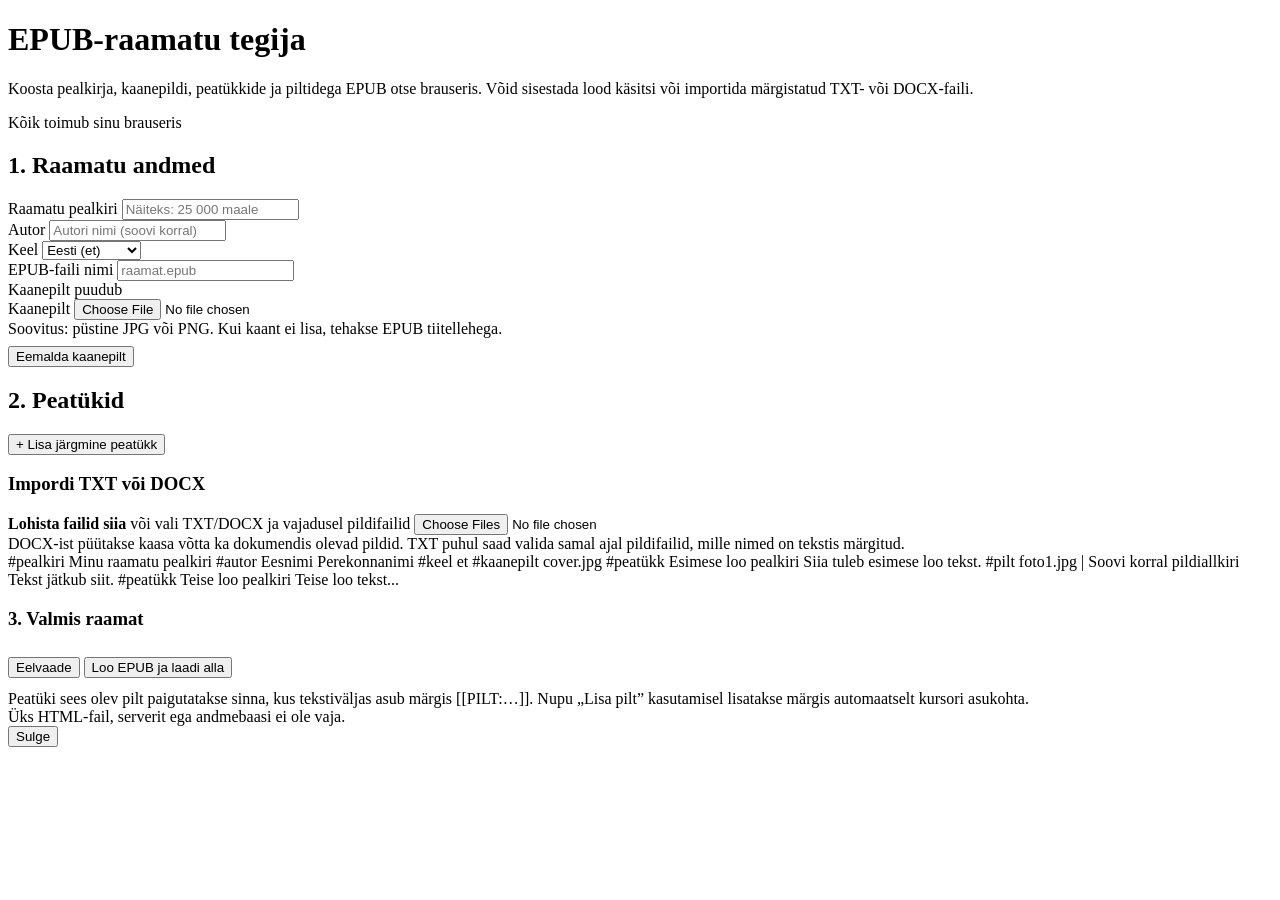
==== epub-raamatu-tegija/index.html @ 9522e95b "Add EPUB maker web page" ====
<!doctype html>
<html lang="et">
<head>
<meta charset="utf-8">
<meta name="viewport" content="width=device-width, initial-scale=1">
<title>EPUB-raamatu tegija</title>
<link rel="stylesheet" href="styles.css">

</head>
<body>
<div class="wrap">
  <div class="hero">
    <div>
      <h1>EPUB-raamatu tegija</h1>
      <p>Koosta pealkirja, kaanepildi, peatükkide ja piltidega EPUB otse brauseris. Võid sisestada lood käsitsi või importida märgistatud TXT- või DOCX-faili.</p>
    </div>
    <div class="badge">Kõik toimub sinu brauseris</div>
  </div>

  <div class="grid">
    <main>
      <section class="card">
        <h2>1. Raamatu andmed</h2>
        <div class="fields">
          <div>
            <label for="bookTitle">Raamatu pealkiri</label>
            <input id="bookTitle" type="text" placeholder="Näiteks: 25 000 maale">
          </div>
          <div>
            <label for="author">Autor</label>
            <input id="author" type="text" placeholder="Autori nimi (soovi korral)">
          </div>
          <div>
            <label for="language">Keel</label>
            <select id="language">
              <option value="et" selected>Eesti (et)</option>
              <option value="en">English (en)</option>
              <option value="ru">Русский (ru)</option>
              <option value="fi">Suomi (fi)</option>
              <option value="de">Deutsch (de)</option>
              <option value="fr">Français (fr)</option>
            </select>
          </div>
          <div>
            <label for="fileName">EPUB-faili nimi</label>
            <input id="fileName" type="text" placeholder="raamat.epub">
          </div>
        </div>
        <div class="sep"></div>
        <div class="coverbox">
          <div class="coverpreview" id="coverPreview">Kaanepilt puudub</div>
          <div>
            <label for="coverInput">Kaanepilt</label>
            <input id="coverInput" type="file" accept="image/*">
            <div class="hint">Soovitus: püstine JPG või PNG. Kui kaant ei lisa, tehakse EPUB tiitellehega.</div>
            <div class="row" style="margin-top:8px">
              <button class="btn small danger" id="removeCover" type="button">Eemalda kaanepilt</button>
            </div>
          </div>
        </div>
      </section>

      <section class="card">
        <h2>2. Peatükid</h2>
        <div id="chapters"></div>
        <button class="btn primary" id="addChapter" type="button">+ Lisa järgmine peatükk</button>
      </section>
    </main>

    <aside class="side">
      <section class="card">
        <h3>Impordi TXT või DOCX</h3>
        <div class="drop" id="dropZone">
          <strong>Lohista failid siia</strong>
          <span class="hint">või vali TXT/DOCX ja vajadusel pildifailid</span>
          <input id="importFiles" type="file" multiple accept=".txt,.docx,image/*">
        </div>
        <div class="hint">DOCX-ist püütakse kaasa võtta ka dokumendis olevad pildid. TXT puhul saad valida samal ajal pildifailid, mille nimed on tekstis märgitud.</div>
        <div class="sep"></div>
        <div class="markup">#pealkiri Minu raamatu pealkiri
#autor Eesnimi Perekonnanimi
#keel et
#kaanepilt cover.jpg

#peatükk Esimese loo pealkiri
Siia tuleb esimese loo tekst.

#pilt foto1.jpg | Soovi korral pildiallkiri

Tekst jätkub siit.

#peatükk Teise loo pealkiri
Teise loo tekst...</div>
        <div id="importStatus" class="status"></div>
      </section>

      <section class="card">
        <h3>3. Valmis raamat</h3>
        <button class="btn full" id="previewBook" type="button">Eelvaade</button>
        <button class="btn primary full" style="margin-top:9px" id="exportEpub" type="button">Loo EPUB ja laadi alla</button>
        <div id="exportStatus" class="status"></div>
        <div class="note" style="margin-top:12px">
          Peatüki sees olev pilt paigutatakse sinna, kus tekstiväljas asub märgis <span class="kbd">[[PILT:…]]</span>. Nupu „Lisa pilt” kasutamisel lisatakse märgis automaatselt kursori asukohta.
        </div>
      </section>
    </aside>
  </div>

  <div class="footer">Üks HTML-fail, serverit ega andmebaasi ei ole vaja.</div>
</div>

<div class="modal" id="previewModal">
  <div class="preview-shell">
    <button class="btn preview-close" id="closePreview" type="button">Sulge</button>
    <div class="book-preview" id="bookPreview"></div>
  </div>
</div>

<script src="app-core.js"></script>
<script src="app-ui.js"></script>
<script src="app-docx.js"></script>
<script src="app-epub.js"></script>
<script src="app-main.js"></script>
</body>
</html>
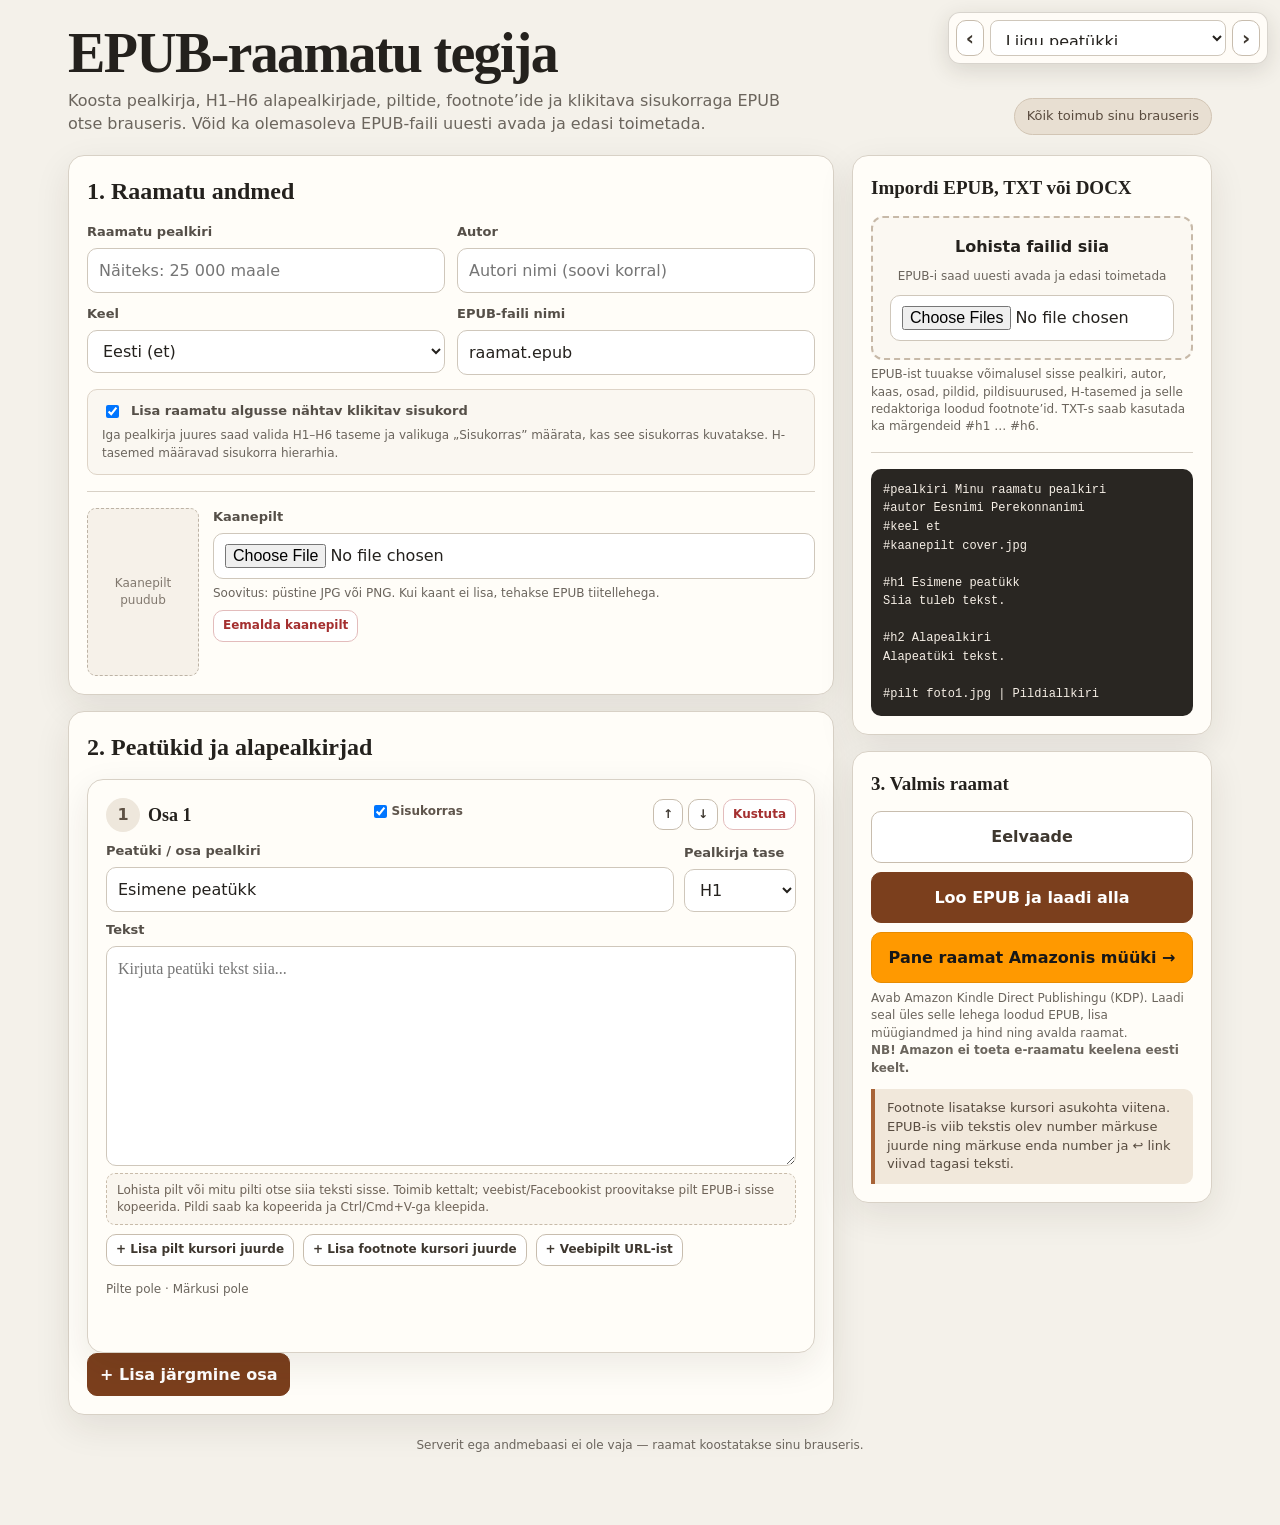
==== commit 4a40caac: "Redirect old EPUB editor URL to current app" ====
--- a/epub-raamatu-tegija/index.html
+++ b/epub-raamatu-tegija/index.html
@@ -4,122 +4,11 @@
 <meta charset="utf-8">
 <meta name="viewport" content="width=device-width, initial-scale=1">
 <title>EPUB-raamatu tegija</title>
-<link rel="stylesheet" href="styles.css">
-
+<meta http-equiv="refresh" content="0; url=../epub/">
+<link rel="canonical" href="../epub/">
+<script>location.replace('../epub/');</script>
 </head>
 <body>
-<div class="wrap">
-  <div class="hero">
-    <div>
-      <h1>EPUB-raamatu tegija</h1>
-      <p>Koosta pealkirja, kaanepildi, peatükkide ja piltidega EPUB otse brauseris. Võid sisestada lood käsitsi või importida märgistatud TXT- või DOCX-faili.</p>
-    </div>
-    <div class="badge">Kõik toimub sinu brauseris</div>
-  </div>
-
-  <div class="grid">
-    <main>
-      <section class="card">
-        <h2>1. Raamatu andmed</h2>
-        <div class="fields">
-          <div>
-            <label for="bookTitle">Raamatu pealkiri</label>
-            <input id="bookTitle" type="text" placeholder="Näiteks: 25 000 maale">
-          </div>
-          <div>
-            <label for="author">Autor</label>
-            <input id="author" type="text" placeholder="Autori nimi (soovi korral)">
-          </div>
-          <div>
-            <label for="language">Keel</label>
-            <select id="language">
-              <option value="et" selected>Eesti (et)</option>
-              <option value="en">English (en)</option>
-              <option value="ru">Русский (ru)</option>
-              <option value="fi">Suomi (fi)</option>
-              <option value="de">Deutsch (de)</option>
-              <option value="fr">Français (fr)</option>
-            </select>
-          </div>
-          <div>
-            <label for="fileName">EPUB-faili nimi</label>
-            <input id="fileName" type="text" placeholder="raamat.epub">
-          </div>
-        </div>
-        <div class="sep"></div>
-        <div class="coverbox">
-          <div class="coverpreview" id="coverPreview">Kaanepilt puudub</div>
-          <div>
-            <label for="coverInput">Kaanepilt</label>
-            <input id="coverInput" type="file" accept="image/*">
-            <div class="hint">Soovitus: püstine JPG või PNG. Kui kaant ei lisa, tehakse EPUB tiitellehega.</div>
-            <div class="row" style="margin-top:8px">
-              <button class="btn small danger" id="removeCover" type="button">Eemalda kaanepilt</button>
-            </div>
-          </div>
-        </div>
-      </section>
-
-      <section class="card">
-        <h2>2. Peatükid</h2>
-        <div id="chapters"></div>
-        <button class="btn primary" id="addChapter" type="button">+ Lisa järgmine peatükk</button>
-      </section>
-    </main>
-
-    <aside class="side">
-      <section class="card">
-        <h3>Impordi TXT või DOCX</h3>
-        <div class="drop" id="dropZone">
-          <strong>Lohista failid siia</strong>
-          <span class="hint">või vali TXT/DOCX ja vajadusel pildifailid</span>
-          <input id="importFiles" type="file" multiple accept=".txt,.docx,image/*">
-        </div>
-        <div class="hint">DOCX-ist püütakse kaasa võtta ka dokumendis olevad pildid. TXT puhul saad valida samal ajal pildifailid, mille nimed on tekstis märgitud.</div>
-        <div class="sep"></div>
-        <div class="markup">#pealkiri Minu raamatu pealkiri
-#autor Eesnimi Perekonnanimi
-#keel et
-#kaanepilt cover.jpg
-
-#peatükk Esimese loo pealkiri
-Siia tuleb esimese loo tekst.
-
-#pilt foto1.jpg | Soovi korral pildiallkiri
-
-Tekst jätkub siit.
-
-#peatükk Teise loo pealkiri
-Teise loo tekst...</div>
-        <div id="importStatus" class="status"></div>
-      </section>
-
-      <section class="card">
-        <h3>3. Valmis raamat</h3>
-        <button class="btn full" id="previewBook" type="button">Eelvaade</button>
-        <button class="btn primary full" style="margin-top:9px" id="exportEpub" type="button">Loo EPUB ja laadi alla</button>
-        <div id="exportStatus" class="status"></div>
-        <div class="note" style="margin-top:12px">
-          Peatüki sees olev pilt paigutatakse sinna, kus tekstiväljas asub märgis <span class="kbd">[[PILT:…]]</span>. Nupu „Lisa pilt” kasutamisel lisatakse märgis automaatselt kursori asukohta.
-        </div>
-      </section>
-    </aside>
-  </div>
-
-  <div class="footer">Üks HTML-fail, serverit ega andmebaasi ei ole vaja.</div>
-</div>
-
-<div class="modal" id="previewModal">
-  <div class="preview-shell">
-    <button class="btn preview-close" id="closePreview" type="button">Sulge</button>
-    <div class="book-preview" id="bookPreview"></div>
-  </div>
-</div>
-
-<script src="app-core.js"></script>
-<script src="app-ui.js"></script>
-<script src="app-docx.js"></script>
-<script src="app-epub.js"></script>
-<script src="app-main.js"></script>
+<p>See aadress on asendatud. <a href="../epub/">Ava EPUB-raamatu tegija</a>.</p>
 </body>
 </html>
